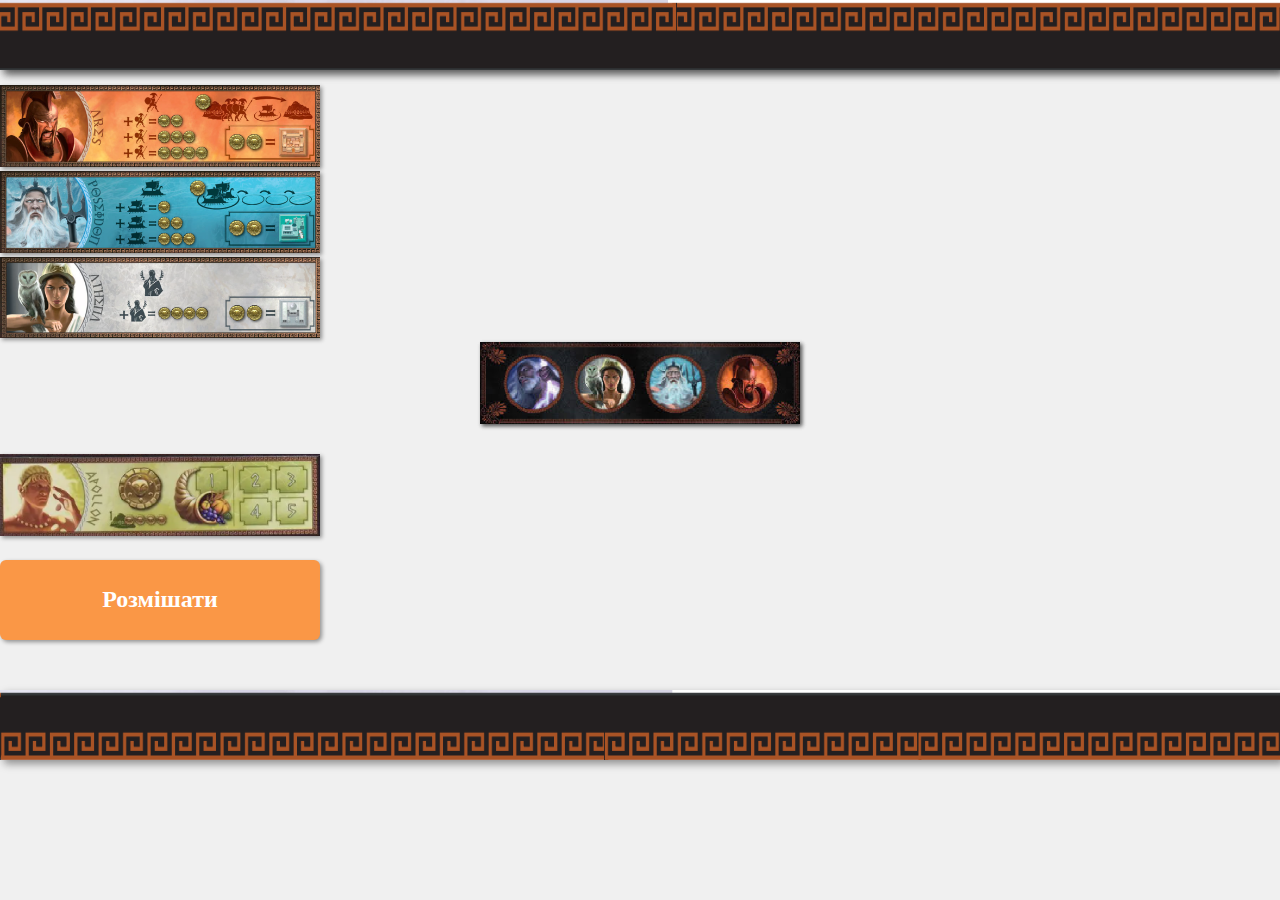
==== menu.html @ 1a2ca48e "make index.html as a config game menu and menu as a rando,izer menu" ====
<!DOCTYPE html>
<html lang="en">
  <head>
    <meta charset="UTF-8" />
    <meta name="viewport" content="width=device-width, initial-scale=1.0" />
    <title>Cyclades randomizer</title>
    <link rel="stylesheet" href="css/styles.css" />
    <script src="script.js"></script>
  </head>
  <body>
    <div id="head">
      <img id="head" src="images/head_border.png" width="100%" alt="" />
    </div>
    <div id="main">
      <ul id="Gods_order">
        <li>
          <img
            class="swapable-img img_card"
            src="images/ares.png"
            alt="ares"
          /><br />
        </li>
        <li>
          <img
            class="swapable-img img_card"
            src="images/poseidon.png"
            alt="peseidon"
          /><br />
        </li>
        <li>
          <img
            class="swapable-img img_card"
            src="images/aphina.png"
            alt="aphina"
          /><br />
        </li>
        <li>
          <div>
            <img class="hidden_image img_card" src="images/gods.hidden.png" />

            <img
              class="swapable-img img_card"
              src="images/zeus.png"
              alt="zeus"
            /><br />
          </div>
          <img
            class="img_card"
            id="apollon"
            src="images/apollon.png"
            alt="apollon"
          />
        </li>
      </ul>
      <button class="img_card button" onclick="shuffle_gods();">
        Розмішати
      </button>
    </div>
    <p></p>
    <div>
      <img id="footer" src="images/bottom_border.png" width="100%" alt="" />
    </div>
  </body>
</html>
---- css/styles.css ----
* {
  list-style: none;
  margin: 0;
  padding: 0;
  background-color: rgb(240, 240, 240);
}
button {
  border: none;
  background: none;
  padding: 0;
  margin: 0;
  cursor: pointer;
}

#head,
#footer {
  background-color: rgb(240, 240, 240);
  font-size: xx-large;
  height: 70px;
  color: aliceblue;
  box-shadow: 4px 4px 8px rgba(0, 0, 0, 0.4);
}

#head {
  margin-bottom: 15px;
}

/* #main {
  display: flex;
  flex-wrap: wrap;
  justify-content: center;
  align-items: center;
  flex-direction: column;
  font-size: x-large;
} */

#main_conf {
  display: flex;
  flex-wrap: wrap;
  justify-content: center;
  align-items: center;
  flex-direction: column;
  font-size: x-large;
}

#main_conf_players {
  display: block;
}

#main_conf_players li {
  margin-top: 15px;
}

#main_cyclades {
  color: #fa9746;
  font-size: xx-large;
}

#main_playres {
  margin-top: 5px;
  font-size: x-large;
}

#main li div {
  display: flex;
  flex-wrap: wrap;
  justify-content: center;
}

#gods_order {
  display: flex;
  flex-wrap: wrap;
}
.menu_container {
  margin-top: 25px;
  background-color: transparent;
  display: flex;
  flex-direction: column;
  align-items: center;
}

.serivce_description {
  color: black;
  background-color: white;
}

.img_card {
  box-shadow: 2px 2px 4px rgba(0, 0, 0, 0.4);
  width: 25%;
}
.img_card:hover {
  box-shadow: 0px 0px 10px rgba(0, 0, 0, 0.5);
}
.hidden_image {
  position: absolute;
}

.button {
  margin-top: 20px;
  height: 80px;
  font-weight: bold;
  border-radius: 6px;
  background: #fa9746;
  font-size: x-large;
  font-family: Georgia, "Times New Roman", Times, serif;
  color: white;
}

#apollon {
  margin-top: 30px;
}

#footer {
  margin-top: 50px;
}
input[type="radio"] {
  display: none;
}

.checkpoint_container {
  display: inline-block;
  position: relative;
  padding-left: 35px;
  margin-right: 10px;
  cursor: pointer;
}

.radio-checkmark {
  position: absolute;
  top: 0;
  left: 0;
  height: 25px;
  width: 25px;
  background-color: #fff;
  border: 2px solid #fa9746;
  border-radius: 50%; /* Make it a circle */
}

/* Style the radio checkmark when it's checked */
input[type="radio"]:checked + .radio-checkmark::after {
  content: "";
  position: absolute;
  top: 50%;
  left: 50%;
  transform: translate(-50%, -50%);
  width: 10px;
  height: 10px;
  background-color: #fa9746;
  border-radius: 50%; /* Make it a circle */
  display: block;
}

input[type="checkbox"] {
  display: none;
}
input[type="checkbox"]:checked + .radio-checkmark::after {
  content: "";
  position: absolute;
  top: 50%;
  left: 50%;
  transform: translate(-50%, -50%);
  width: 10px;
  height: 10px;
  background-color: #fa9746;
  border-radius: 50%; /* Make it a circle */
  display: block;
}

@media screen and (max-width: 500px) {
  .img_card {
    width: 85%;
  }
  .button {
    width: 70%;
  }
  .button_start {
    width: 60%;
  }

  #apollon {
    margin-top: 10px;
  }
  .img_card {
    width: 90%;
  }
}

@media screen and (max-width: 900px) and (max-height: 500px) {
  .img_card {
    width: 80%;
  }
  .button {
    width: 70%;
  }

  #apollon {
    margin-top: 10px;
  }
}
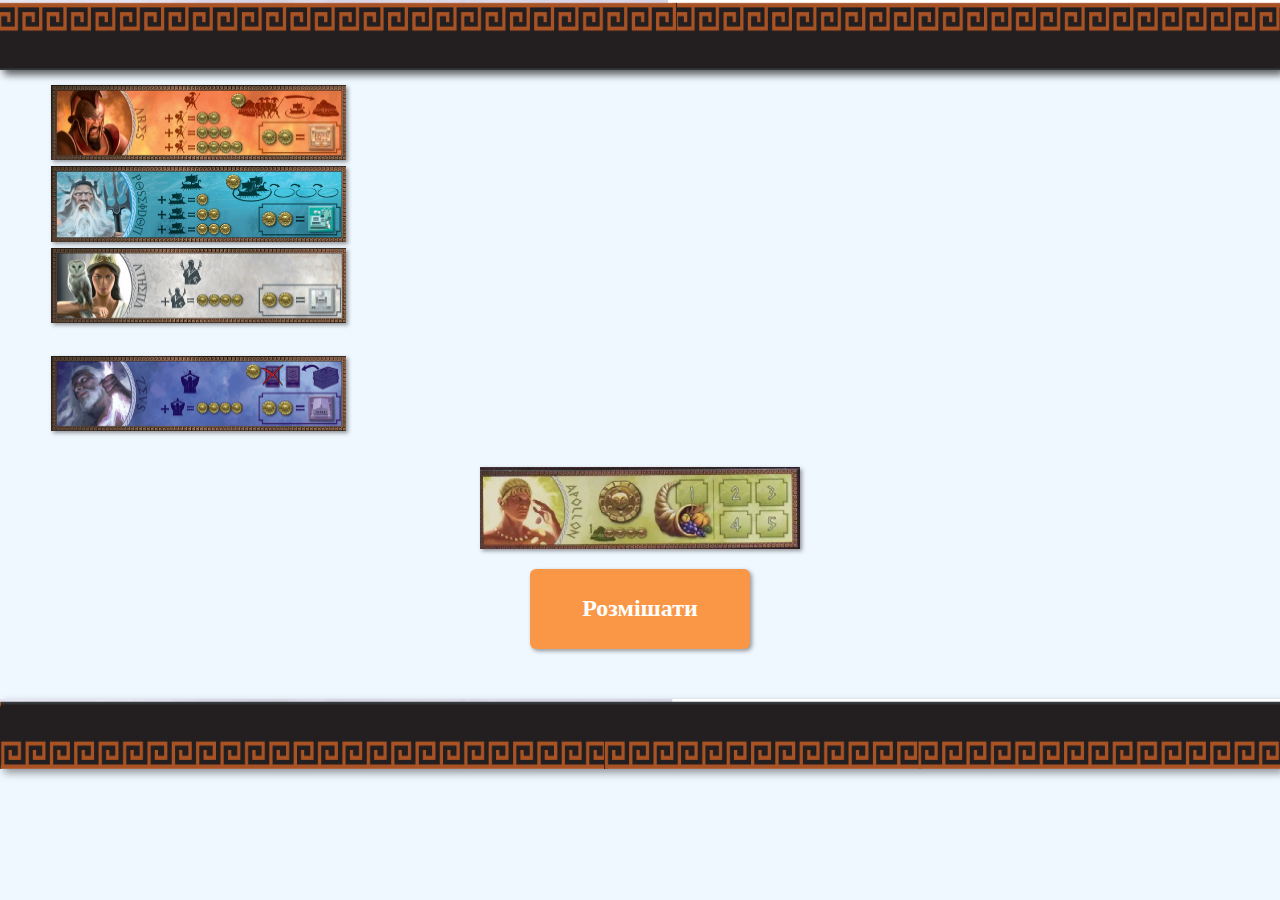
==== commit d8f60aff: "index already finished" ====
--- a/menu.html
+++ b/menu.html
@@ -12,7 +12,7 @@
       <img id="head" src="images/head_border.png" width="100%" alt="" />
     </div>
     <div id="main">
-      <ul id="Gods_order">
+      <ul id="gods_order">
         <li>
           <img
             class="swapable-img img_card"
@@ -28,6 +28,8 @@
           /><br />
         </li>
         <li>
+          <img class="hidden_image img_card" src="images/gods.hidden.png" />
+
           <img
             class="swapable-img img_card"
             src="images/aphina.png"
@@ -35,30 +37,31 @@
           /><br />
         </li>
         <li>
-          <div>
-            <img class="hidden_image img_card" src="images/gods.hidden.png" />
+          <img class="hidden_image img_card" src="images/gods.hidden.png" />
+          <img
+            class="swapable-img img_card"
+            id="kronosImage"
+            src="images/Kronos.png"
+            alt="Kronos"
+          /><br />
+        </li>
+        <li>
+          <img class="hidden_image img_card" src="images/gods.hidden.png" />
 
-            <img
-              class="swapable-img img_card"
-              src="images/zeus.png"
-              alt="zeus"
-            /><br />
-          </div>
-          <img
-            class="img_card"
-            id="apollon"
-            src="images/apollon.png"
-            alt="apollon"
-          />
+          <img class="swapable-img img_card" src="images/zeus.png" alt="zeus" />
         </li>
       </ul>
+      <img
+        class="img_card"
+        id="apollon"
+        src="images/apollon.png"
+        alt="apollon"
+      />
       <button class="img_card button" onclick="shuffle_gods();">
         Розмішати
       </button>
     </div>
     <p></p>
-    <div>
-      <img id="footer" src="images/bottom_border.png" width="100%" alt="" />
-    </div>
+    <img id="footer" src="images/bottom_border.png" width="100%" alt="" />
   </body>
 </html>
--- a/css/styles.css
+++ b/css/styles.css
@@ -2,7 +2,11 @@
   list-style: none;
   margin: 0;
   padding: 0;
-  background-color: rgb(240, 240, 240);
+  background-color: aliceblue;
+}
+
+a.button_start {
+  text-decoration: none; /* Видалити підчеркування тексту */
 }
 button {
   border: none;
@@ -25,14 +29,14 @@
   margin-bottom: 15px;
 }
 
-/* #main {
+#main {
   display: flex;
   flex-wrap: wrap;
   justify-content: center;
   align-items: center;
   flex-direction: column;
   font-size: x-large;
-} */
+}
 
 #main_conf {
   display: flex;
@@ -44,11 +48,21 @@
 }
 
 #main_conf_players {
-  display: block;
+  display: flex;
+  flex-direction: column;
 }
 
 #main_conf_players li {
-  margin-top: 15px;
+  margin-left: 35px;
+  background-color: #fff;
+}
+
+#main_conf_players li label {
+  background-color: #fff;
+}
+#main_conf_players ul {
+  background-color: #fff;
+  border-radius: 50%;
 }
 
 #main_cyclades {
@@ -56,21 +70,16 @@
   font-size: xx-large;
 }
 
-#main_playres {
-  margin-top: 5px;
-  font-size: x-large;
-}
-
-#main li div {
-  display: flex;
-  flex-wrap: wrap;
-  justify-content: center;
-}
-
-#gods_order {
-  display: flex;
-  flex-wrap: wrap;
-}
+.main_title {
+  display: flex;
+  justify-content: center;
+  margin-top: 15px;
+  margin-bottom: 12px;
+  font-size: x-large;
+  background-color: #fff;
+  border-radius: 50%;
+}
+
 .menu_container {
   margin-top: 25px;
   background-color: transparent;
@@ -79,9 +88,16 @@
   align-items: center;
 }
 
-.serivce_description {
-  color: black;
+.card {
+  display: flex;
+  justify-content: center;
+  flex-direction: column;
   background-color: white;
+  border-radius: 10%;
+  margin-bottom: 30px;
+  flex-wrap: wrap;
+  align-content: center;
+  width: 200px;
 }
 
 .img_card {
@@ -93,11 +109,14 @@
 }
 .hidden_image {
   position: absolute;
+  display: none;
+  width: 25%;
 }
 
 .button {
   margin-top: 20px;
   height: 80px;
+  width: 220px;
   font-weight: bold;
   border-radius: 6px;
   background: #fa9746;
@@ -105,7 +124,10 @@
   font-family: Georgia, "Times New Roman", Times, serif;
   color: white;
 }
-
+.button_start {
+  display: flex;
+  justify-content: center;
+}
 #apollon {
   margin-top: 30px;
 }
@@ -118,10 +140,12 @@
 }
 
 .checkpoint_container {
+  background-color: #fff;
   display: inline-block;
   position: relative;
   padding-left: 35px;
   margin-right: 10px;
+  margin-bottom: 15px;
   cursor: pointer;
 }
 
@@ -171,9 +195,6 @@
     width: 85%;
   }
   .button {
-    width: 70%;
-  }
-  .button_start {
     width: 60%;
   }
 
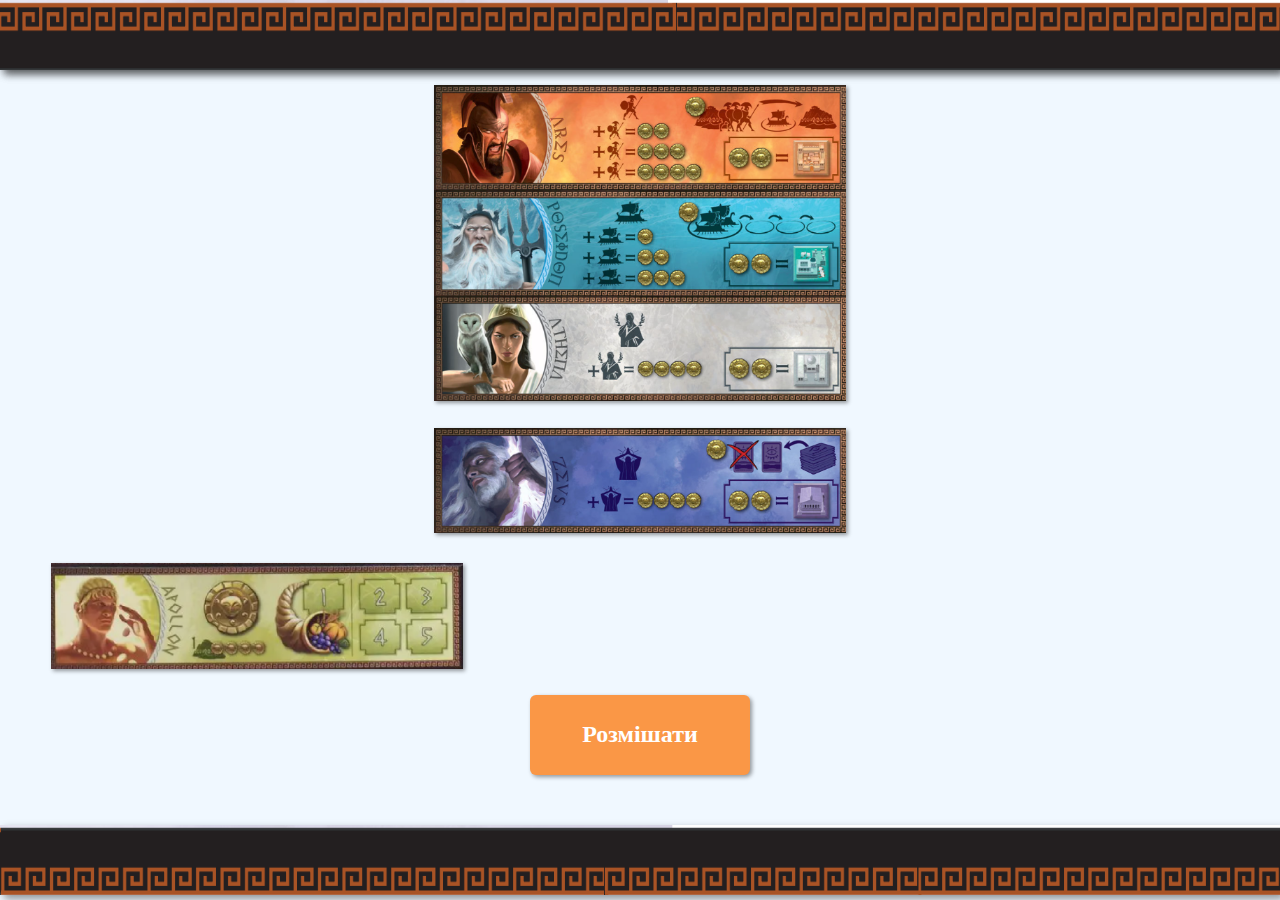
==== commit fcc3336c: "commit" ====
--- a/menu.html
+++ b/menu.html
@@ -28,7 +28,7 @@
           /><br />
         </li>
         <li>
-          <img class="hidden_image img_card" src="images/gods.hidden.png" />
+          <!-- <img class="hidden_image img_card" src="images/gods.hidden.png" /> -->
 
           <img
             class="swapable-img img_card"
@@ -37,7 +37,6 @@
           /><br />
         </li>
         <li>
-          <img class="hidden_image img_card" src="images/gods.hidden.png" />
           <img
             class="swapable-img img_card"
             id="kronosImage"
@@ -46,22 +45,20 @@
           /><br />
         </li>
         <li>
-          <img class="hidden_image img_card" src="images/gods.hidden.png" />
-
           <img class="swapable-img img_card" src="images/zeus.png" alt="zeus" />
         </li>
+        <img
+          class="img_card"
+          id="apollon"
+          src="images/apollon.png"
+          alt="apollon"
+        />
       </ul>
-      <img
-        class="img_card"
-        id="apollon"
-        src="images/apollon.png"
-        alt="apollon"
-      />
+
       <button class="img_card button" onclick="shuffle_gods();">
         Розмішати
       </button>
     </div>
-    <p></p>
     <img id="footer" src="images/bottom_border.png" width="100%" alt="" />
   </body>
 </html>
--- a/css/styles.css
+++ b/css/styles.css
@@ -47,16 +47,6 @@
   font-size: x-large;
 }
 
-#main_conf_players {
-  display: flex;
-  flex-direction: column;
-}
-
-#main_conf_players li {
-  margin-left: 35px;
-  background-color: #fff;
-}
-
 #main_conf_players li label {
   background-color: #fff;
 }
@@ -65,9 +55,18 @@
   border-radius: 50%;
 }
 
-#main_cyclades {
+#main_cyclades_title {
   color: #fa9746;
   font-size: xx-large;
+}
+
+.checkpoint_container {
+  display: flex;
+  justify-content: center;
+  flex-direction: column;
+  background-color: white;
+  flex-wrap: wrap;
+  align-content: center;
 }
 
 .main_title {
@@ -99,14 +98,27 @@
   align-content: center;
   width: 200px;
 }
+.card ul {
+  background-color: #fff;
+}
+
+.card li {
+  background-color: #fff;
+}
 
 .img_card {
   box-shadow: 2px 2px 4px rgba(0, 0, 0, 0.4);
-  width: 25%;
+  width: 35%;
 }
 .img_card:hover {
   box-shadow: 0px 0px 10px rgba(0, 0, 0, 0.5);
 }
+
+#gods_order li {
+  display: flex;
+  justify-content: center;
+}
+
 .hidden_image {
   position: absolute;
   display: none;
@@ -139,12 +151,11 @@
   display: none;
 }
 
-.checkpoint_container {
+.checkpoint_button {
   background-color: #fff;
   display: inline-block;
   position: relative;
   padding-left: 35px;
-  margin-right: 10px;
   margin-bottom: 15px;
   cursor: pointer;
 }
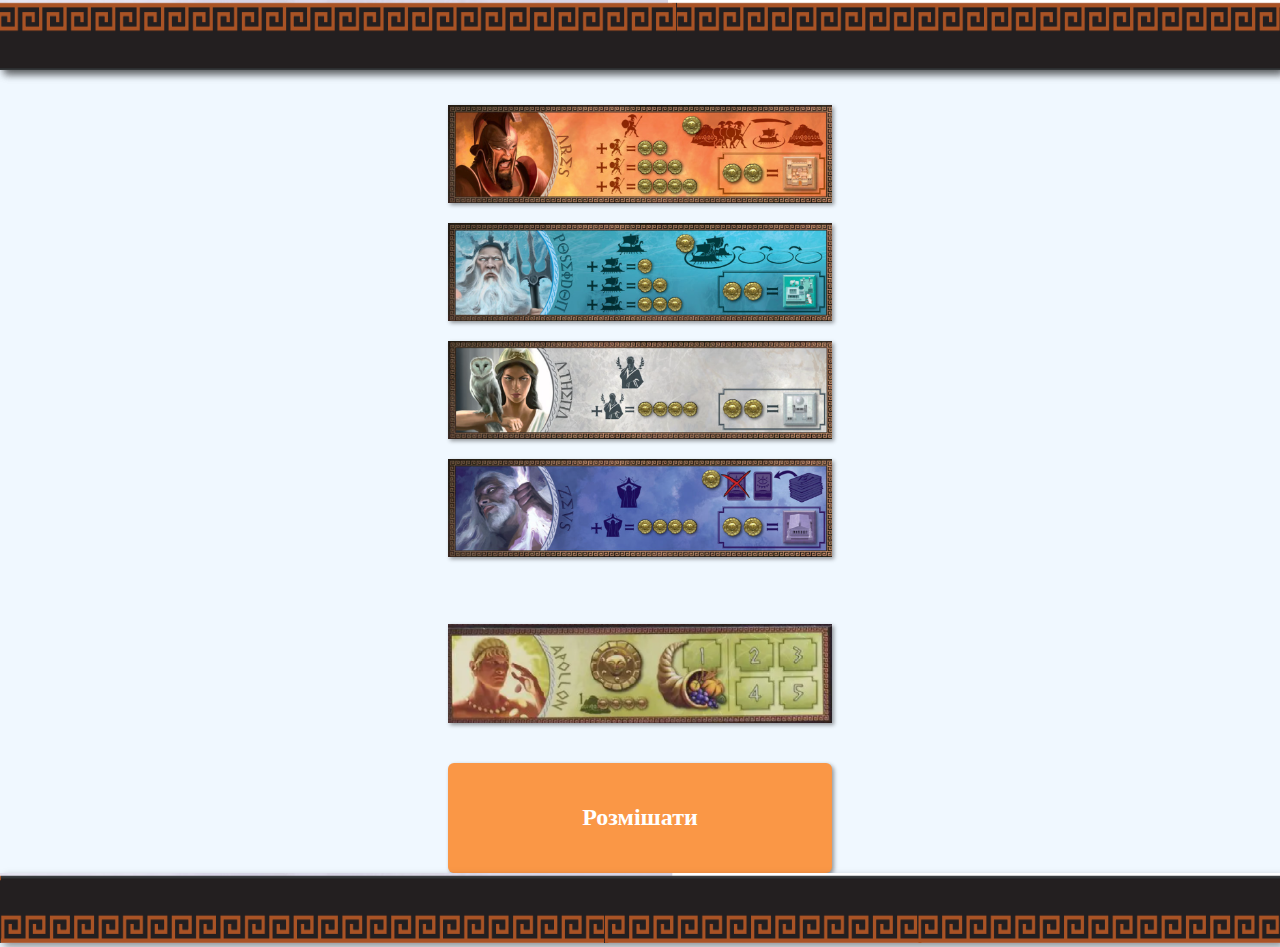
==== commit e58eb03f: "make some changes in config menu and change god hidden display" ====
--- a/menu.html
+++ b/menu.html
@@ -28,8 +28,11 @@
           /><br />
         </li>
         <li>
-          <!-- <img class="hidden_image img_card" src="images/gods.hidden.png" /> -->
-
+          <img
+            id="hidden_god_3"
+            class="hidden_image img_card"
+            src="images/gods.hidden.png"
+          />
           <img
             class="swapable-img img_card"
             src="images/aphina.png"
@@ -38,21 +41,34 @@
         </li>
         <li>
           <img
+            id="hidden_god_2"
+            class="hidden_image img_card"
+            src="images/gods.hidden.png"
+          />
+          <img class="swapable-img img_card" src="images/zeus.png" alt="zeus" />
+        </li>
+        <li>
+          <img
+            id="hidden_god_1"
+            class="hidden_image img_card"
+            src="images/gods.hidden.png"
+          />
+          <img
             class="swapable-img img_card"
             id="kronosImage"
             src="images/Kronos.png"
             alt="Kronos"
           /><br />
         </li>
-        <li>
-          <img class="swapable-img img_card" src="images/zeus.png" alt="zeus" />
-        </li>
-        <img
-          class="img_card"
-          id="apollon"
-          src="images/apollon.png"
-          alt="apollon"
-        />
+
+        <div>
+          <img
+            class="img_card"
+            id="apollon"
+            src="images/apollon.png"
+            alt="apollon"
+          />
+        </div>
       </ul>
 
       <button class="img_card button" onclick="shuffle_gods();">
--- a/css/styles.css
+++ b/css/styles.css
@@ -108,27 +108,35 @@
 
 .img_card {
   box-shadow: 2px 2px 4px rgba(0, 0, 0, 0.4);
-  width: 35%;
+  width: 30%;
 }
 .img_card:hover {
   box-shadow: 0px 0px 10px rgba(0, 0, 0, 0.5);
 }
-
+#gods_order {
+  width: 100%;
+  margin-bottom: 20px;
+}
 #gods_order li {
   display: flex;
   justify-content: center;
+  margin-top: 20px;
+}
+#gods_order div {
+  display: flex;
+  margin-top: 20px;
+  justify-content: center;
 }
 
 .hidden_image {
   position: absolute;
   display: none;
-  width: 25%;
 }
 
 .button {
   margin-top: 20px;
-  height: 80px;
-  width: 220px;
+  height: 110px;
+  width: 30%;
   font-weight: bold;
   border-radius: 6px;
   background: #fa9746;
@@ -140,13 +148,7 @@
   display: flex;
   justify-content: center;
 }
-#apollon {
-  margin-top: 30px;
-}
-
-#footer {
-  margin-top: 50px;
-}
+
 input[type="radio"] {
   display: none;
 }
@@ -209,12 +211,16 @@
     width: 60%;
   }
 
-  #apollon {
-    margin-top: 10px;
-  }
   .img_card {
     width: 90%;
   }
+
+  /* #gods_order li {
+    margin-top: 10px;
+  }
+  #gods_order div {
+    margin-top: 10px;
+  } */
 }
 
 @media screen and (max-width: 900px) and (max-height: 500px) {
@@ -225,7 +231,10 @@
     width: 70%;
   }
 
-  #apollon {
-    margin-top: 10px;
-  }
-}
+  /* #gods_order li {
+    margin-top: 10px;
+  }
+  #gods_order div {
+    margin-top: 10px;
+  } */
+}
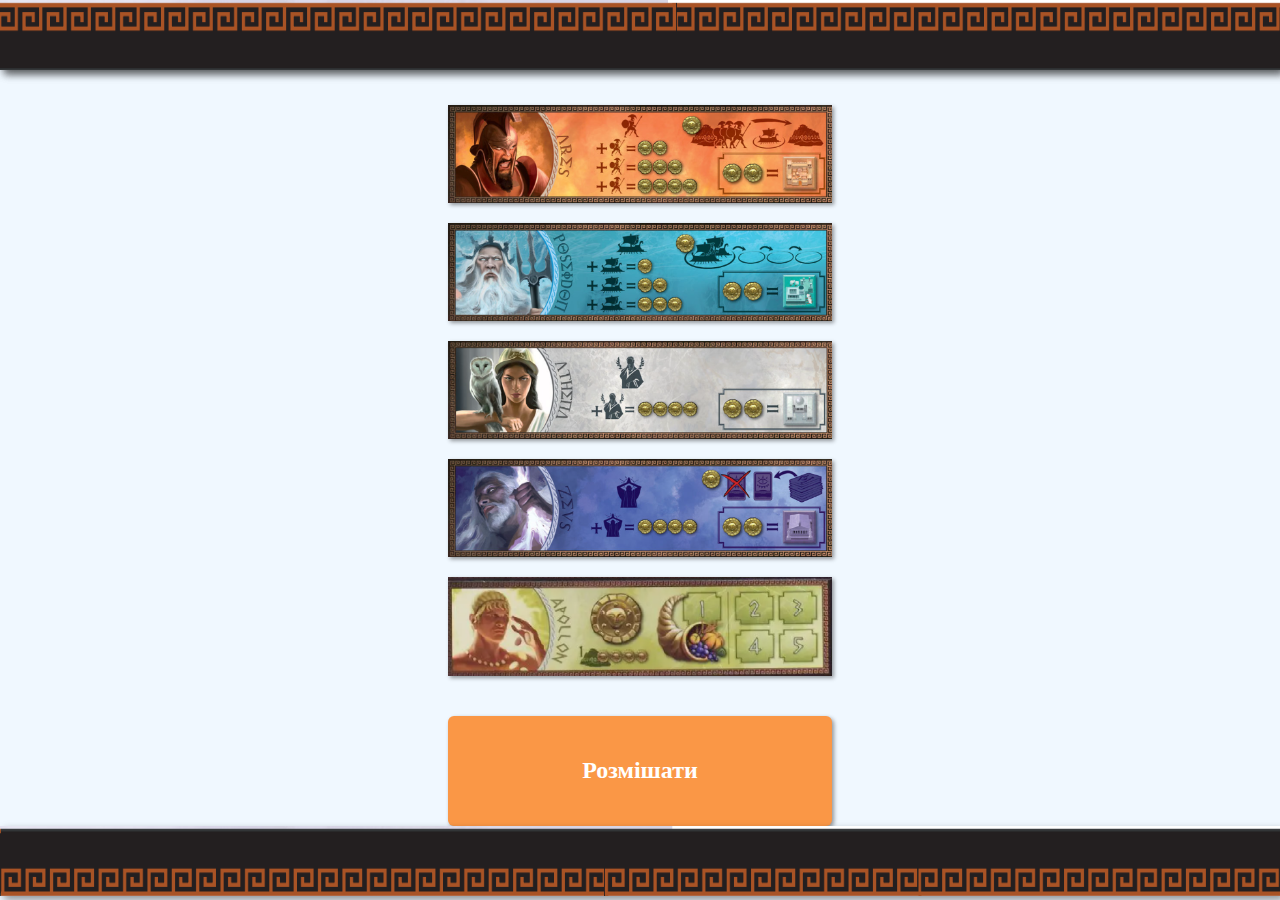
==== commit 39fc6c5a: "delete spaces between gods and fix config menu" ====
--- a/menu.html
+++ b/menu.html
@@ -14,18 +14,14 @@
     <div id="main">
       <ul id="gods_order">
         <li>
-          <img
-            class="swapable-img img_card"
-            src="images/ares.png"
-            alt="ares"
-          /><br />
+          <img class="swapable-img img_card" src="images/ares.png" alt="ares" />
         </li>
         <li>
           <img
             class="swapable-img img_card"
             src="images/poseidon.png"
             alt="peseidon"
-          /><br />
+          />
         </li>
         <li>
           <img
@@ -37,7 +33,7 @@
             class="swapable-img img_card"
             src="images/aphina.png"
             alt="aphina"
-          /><br />
+          />
         </li>
         <li>
           <img
@@ -58,7 +54,7 @@
             id="kronosImage"
             src="images/Kronos.png"
             alt="Kronos"
-          /><br />
+          />
         </li>
 
         <div>
--- a/css/styles.css
+++ b/css/styles.css
@@ -123,8 +123,7 @@
   margin-top: 20px;
 }
 #gods_order div {
-  display: flex;
-  margin-top: 20px;
+  display: flex; 
   justify-content: center;
 }
 
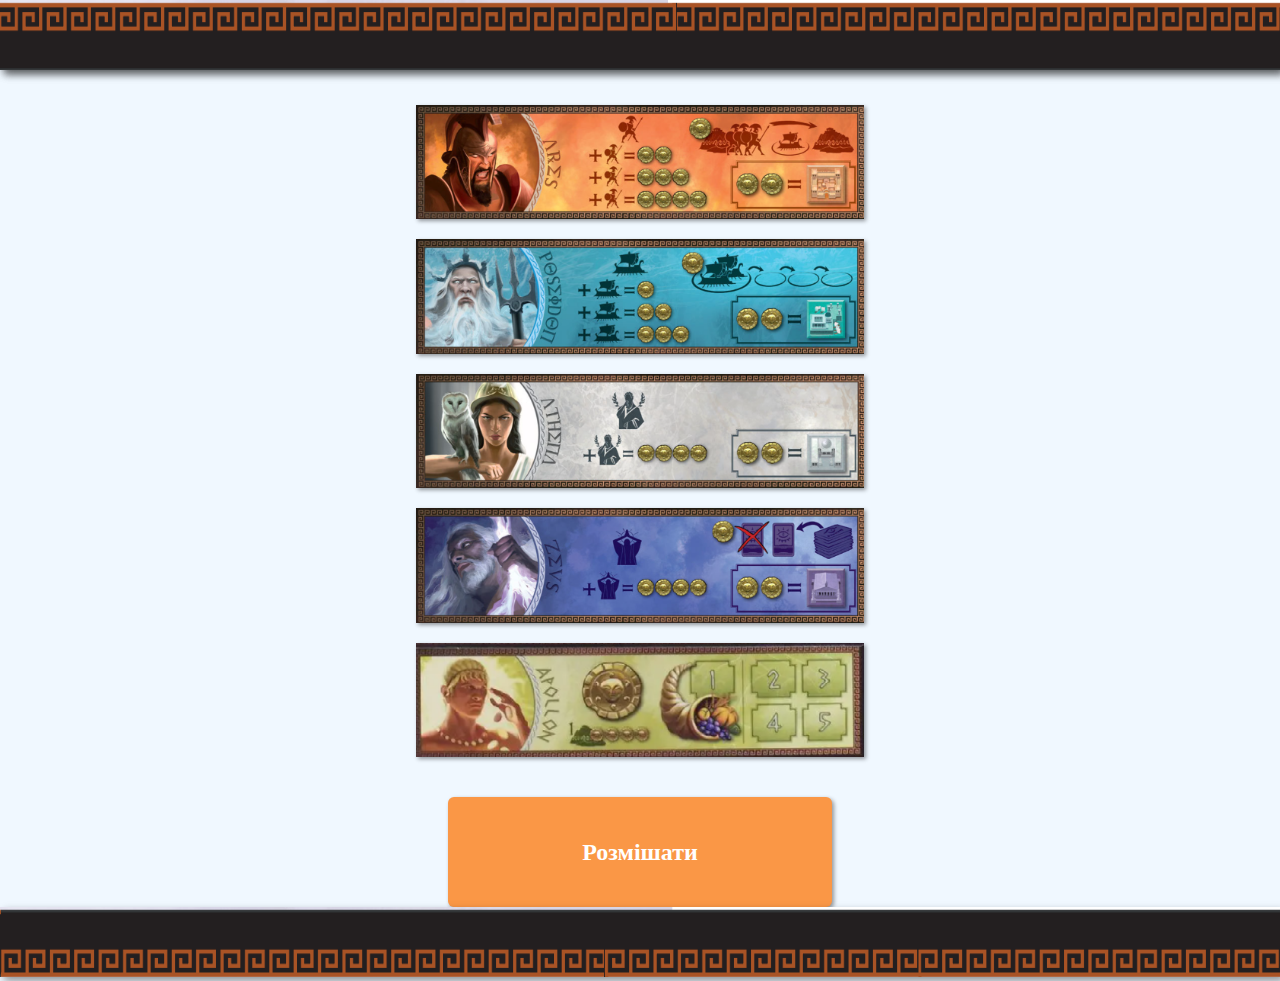
==== commit 0a84ca50: "fix display gods" ====
--- a/menu.html
+++ b/menu.html
@@ -50,13 +50,12 @@
             src="images/gods.hidden.png"
           />
           <img
+            id="kronosImage"
             class="swapable-img img_card"
-            id="kronosImage"
             src="images/Kronos.png"
             alt="Kronos"
           />
         </li>
-
         <div>
           <img
             class="img_card"
--- a/css/styles.css
+++ b/css/styles.css
@@ -108,7 +108,8 @@
 
 .img_card {
   box-shadow: 2px 2px 4px rgba(0, 0, 0, 0.4);
-  width: 30%;
+  width: 35%;
+  margin-top: 20px;
 }
 .img_card:hover {
   box-shadow: 0px 0px 10px rgba(0, 0, 0, 0.5);
@@ -119,11 +120,10 @@
 }
 #gods_order li {
   display: flex;
-  justify-content: center;
-  margin-top: 20px;
+  justify-content: center; 
 }
 #gods_order div {
-  display: flex; 
+  display: flex;
   justify-content: center;
 }
 
@@ -213,13 +213,6 @@
   .img_card {
     width: 90%;
   }
-
-  /* #gods_order li {
-    margin-top: 10px;
-  }
-  #gods_order div {
-    margin-top: 10px;
-  } */
 }
 
 @media screen and (max-width: 900px) and (max-height: 500px) {
@@ -229,11 +222,4 @@
   .button {
     width: 70%;
   }
-
-  /* #gods_order li {
-    margin-top: 10px;
-  }
-  #gods_order div {
-    margin-top: 10px;
-  } */
-}
+}
